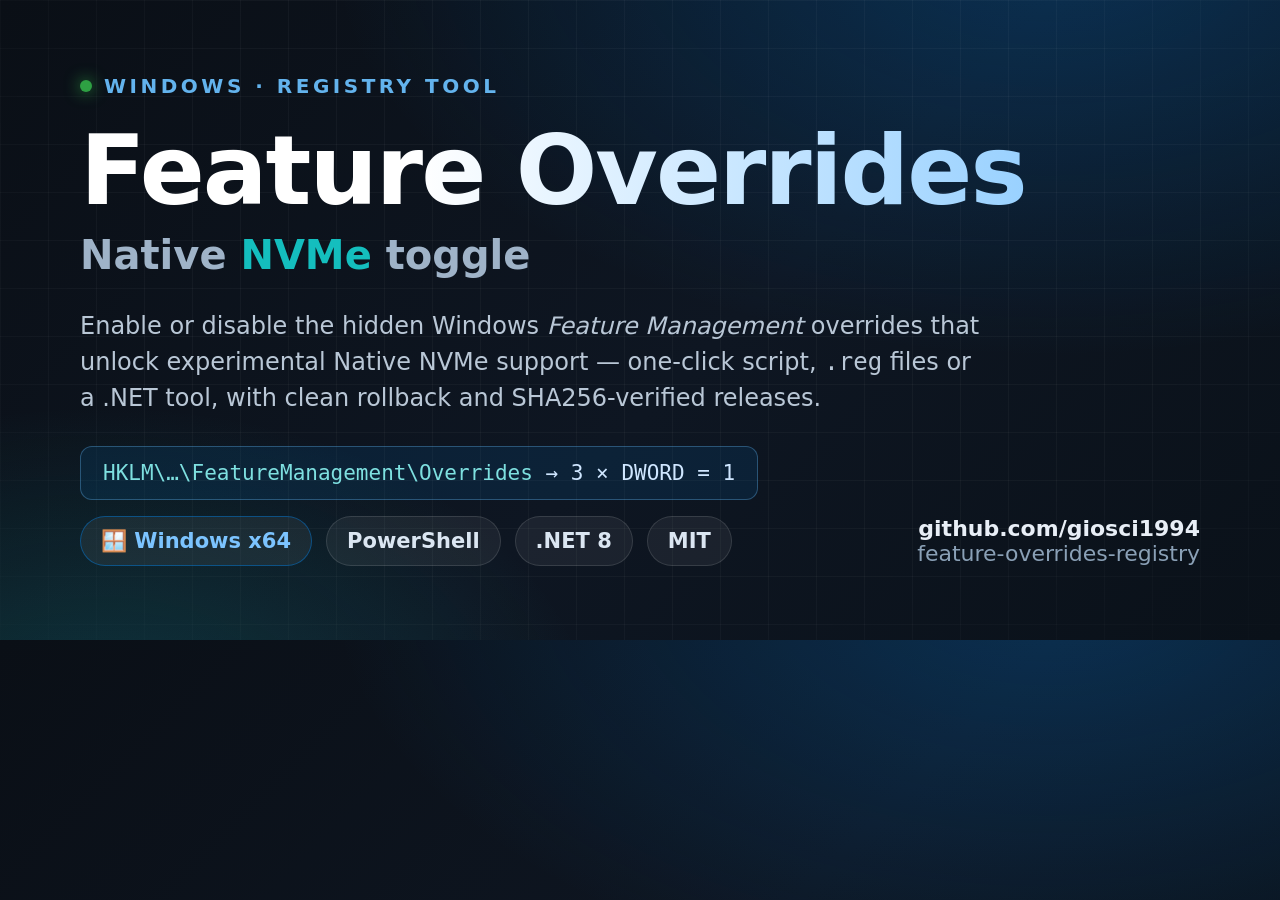
==== docs/social-preview.html @ a730383b "Aggiunta social preview (docs/) 1280x640 Card HTML + PNG renderizzato per la GitHub social preview d" ====
<!doctype html>
<html lang="en">

<head>
  <meta charset="utf-8" />
  <style>
    * { margin: 0; padding: 0; box-sizing: border-box; }

    html, body { width: 1280px; height: 640px; overflow: hidden; }

    body {
      font-family: "Segoe UI", system-ui, sans-serif;
      color: #e8eef6;
      background:
        radial-gradient(1200px 700px at 82% -10%, rgba(0, 120, 214, 0.28), transparent 60%),
        radial-gradient(900px 600px at 8% 115%, rgba(20, 190, 190, 0.20), transparent 55%),
        linear-gradient(135deg, #0a0f16 0%, #0e1622 55%, #0a1119 100%);
      position: relative;
    }

    /* subtle grid */
    body::before {
      content: "";
      position: absolute; inset: 0;
      background-image:
        linear-gradient(rgba(255,255,255,0.035) 1px, transparent 1px),
        linear-gradient(90deg, rgba(255,255,255,0.035) 1px, transparent 1px);
      background-size: 48px 48px;
      mask-image: radial-gradient(1000px 620px at 50% 40%, #000 55%, transparent 100%);
    }

    .wrap {
      position: relative;
      height: 100%;
      padding: 74px 80px;
      display: flex;
      flex-direction: column;
      justify-content: space-between;
    }

    .kicker {
      display: inline-flex;
      align-items: center;
      gap: 12px;
      font-size: 20px;
      font-weight: 600;
      letter-spacing: 3.5px;
      text-transform: uppercase;
      color: #63b3ed;
    }
    .kicker .dot { width: 12px; height: 12px; border-radius: 50%; background: #2ea043; box-shadow: 0 0 16px #2ea043; }

    h1 {
      margin-top: 26px;
      font-size: 96px;
      font-weight: 800;
      line-height: 0.98;
      letter-spacing: -2px;
      background: linear-gradient(92deg, #ffffff 30%, #7cc4ff 100%);
      -webkit-background-clip: text;
      background-clip: text;
      color: transparent;
    }

    .sub {
      margin-top: 14px;
      font-size: 40px;
      font-weight: 600;
      color: #9fb3c8;
    }
    .sub b { color: #14bebe; font-weight: 700; }

    .desc {
      margin-top: 30px;
      max-width: 900px;
      font-size: 24px;
      line-height: 1.5;
      color: #b9c7d6;
    }

    .chip {
      display: inline-block;
      margin-top: 30px;
      padding: 14px 22px;
      font-family: Consolas, "Cascadia Mono", monospace;
      font-size: 21px;
      color: #cfe6ff;
      background: rgba(0, 120, 214, 0.12);
      border: 1px solid rgba(99, 179, 237, 0.35);
      border-radius: 12px;
    }
    .chip .k { color: #7ee0e0; }

    .footer {
      display: flex;
      align-items: center;
      justify-content: space-between;
    }
    .badges { display: flex; gap: 14px; }
    .badge {
      padding: 12px 20px;
      font-size: 21px;
      font-weight: 600;
      border-radius: 999px;
      background: rgba(255,255,255,0.06);
      border: 1px solid rgba(255,255,255,0.12);
      color: #dbe6f2;
    }
    .badge.win { border-color: rgba(0,120,214,0.5); color: #7cc4ff; }
    .who {
      text-align: right;
      font-size: 22px;
      color: #8aa0b6;
    }
    .who b { color: #e8eef6; font-weight: 700; }
  </style>
</head>

<body>
  <div class="wrap">
    <div>
      <span class="kicker"><span class="dot"></span> Windows · Registry Tool</span>
      <h1>Feature Overrides</h1>
      <div class="sub">Native <b>NVMe</b> toggle</div>
      <div class="desc">
        Enable or disable the hidden Windows <em>Feature Management</em> overrides that
        unlock experimental Native NVMe support — one-click script, <code>.reg</code> files
        or a .NET tool, with clean rollback and SHA256-verified releases.
      </div>
      <div class="chip"><span class="k">HKLM\…\FeatureManagement\Overrides</span> → 3 × DWORD = 1</div>
    </div>

    <div class="footer">
      <div class="badges">
        <span class="badge win">🪟 Windows x64</span>
        <span class="badge">PowerShell</span>
        <span class="badge">.NET 8</span>
        <span class="badge">MIT</span>
      </div>
      <div class="who"><b>github.com/giosci1994</b><br>feature-overrides-registry</div>
    </div>
  </div>
</body>

</html>
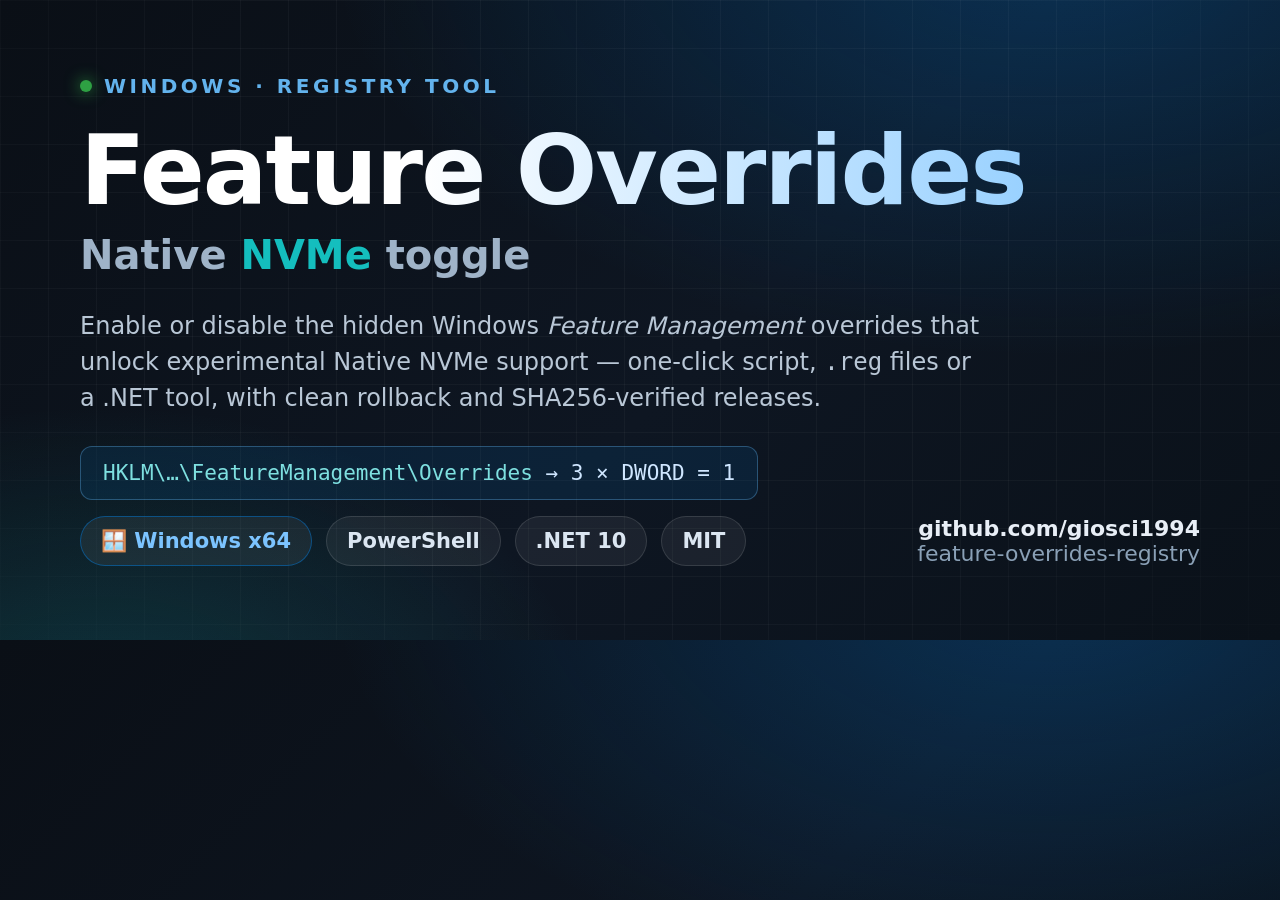
==== commit eb160069: "docs: social preview badge .NET 10 Co-Authored-By: Claude Sonnet 5.5 <noreply@anthropic.com>" ====
--- a/docs/social-preview.html
+++ b/docs/social-preview.html
@@ -134,7 +134,7 @@
       <div class="badges">
         <span class="badge win">🪟 Windows x64</span>
         <span class="badge">PowerShell</span>
-        <span class="badge">.NET 8</span>
+        <span class="badge">.NET 10</span>
         <span class="badge">MIT</span>
       </div>
       <div class="who"><b>github.com/giosci1994</b><br>feature-overrides-registry</div>
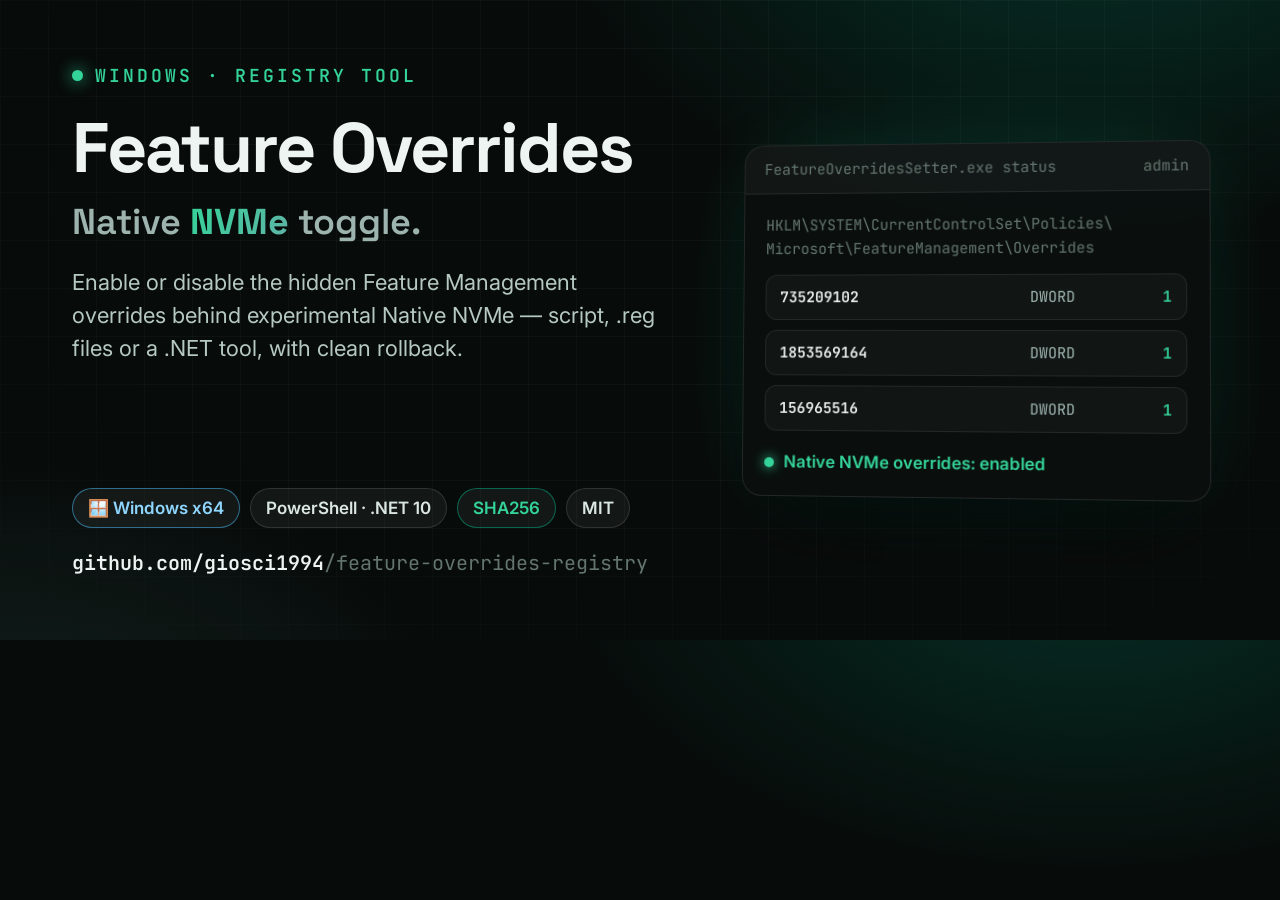
==== commit 00f9b1eb: "English-only README, EN/IT landing page in docs/, Arborae social preview - README: drop the Italian " ====
--- a/docs/social-preview.html
+++ b/docs/social-preview.html
@@ -1,143 +1,175 @@
 <!doctype html>
+<!-- Source of docs/social-preview.png (1280x640), the GitHub social preview.
+     Regenerate (Firefox, any OS), from the folder of this file:
+       firefox --headless --window-size=1280,640 --screenshot social-preview.png social-preview.html
+     Same design system as the other projects (Arborae palette, Space Grotesk / Inter / JetBrains Mono). -->
 <html lang="en">
 
 <head>
   <meta charset="utf-8" />
+  <link rel="preconnect" href="https://fonts.googleapis.com">
+  <link rel="preconnect" href="https://fonts.gstatic.com" crossorigin>
+  <link
+    href="https://fonts.googleapis.com/css2?family=Space+Grotesk:wght@500;600;700&family=Inter:wght@400;500;600&family=JetBrains+Mono:wght@400;600&display=swap"
+    rel="stylesheet">
   <style>
     * { margin: 0; padding: 0; box-sizing: border-box; }
 
     html, body { width: 1280px; height: 640px; overflow: hidden; }
 
     body {
-      font-family: "Segoe UI", system-ui, sans-serif;
-      color: #e8eef6;
+      font-family: "Inter", "Segoe UI", system-ui, sans-serif;
+      color: #eef4f2;
       background:
-        radial-gradient(1200px 700px at 82% -10%, rgba(0, 120, 214, 0.28), transparent 60%),
-        radial-gradient(900px 600px at 8% 115%, rgba(20, 190, 190, 0.20), transparent 55%),
-        linear-gradient(135deg, #0a0f16 0%, #0e1622 55%, #0a1119 100%);
+        radial-gradient(900px 560px at 85% -15%, rgba(0, 181, 133, 0.22), transparent 60%),
+        radial-gradient(800px 520px at 0% 120%, rgba(95, 179, 166, 0.14), transparent 60%),
+        #070b0a;
       position: relative;
     }
 
-    /* subtle grid */
     body::before {
       content: "";
       position: absolute; inset: 0;
       background-image:
-        linear-gradient(rgba(255,255,255,0.035) 1px, transparent 1px),
-        linear-gradient(90deg, rgba(255,255,255,0.035) 1px, transparent 1px);
+        linear-gradient(rgba(255, 255, 255, 0.03) 1px, transparent 1px),
+        linear-gradient(90deg, rgba(255, 255, 255, 0.03) 1px, transparent 1px);
       background-size: 48px 48px;
-      mask-image: radial-gradient(1000px 620px at 50% 40%, #000 55%, transparent 100%);
+      mask-image: radial-gradient(1000px 620px at 50% 30%, #000 50%, transparent 100%);
     }
 
     .wrap {
       position: relative;
       height: 100%;
-      padding: 74px 80px;
-      display: flex;
-      flex-direction: column;
-      justify-content: space-between;
+      padding: 64px 72px;
+      display: grid;
+      grid-template-columns: 1fr 470px;
+      gap: 48px;
     }
 
+    .left { display: flex; flex-direction: column; }
+
     .kicker {
-      display: inline-flex;
-      align-items: center;
-      gap: 12px;
-      font-size: 20px;
-      font-weight: 600;
-      letter-spacing: 3.5px;
-      text-transform: uppercase;
-      color: #63b3ed;
+      display: inline-flex; align-items: center; gap: 12px;
+      font-family: "JetBrains Mono", Consolas, monospace;
+      font-size: 18px; font-weight: 600;
+      letter-spacing: 3px; text-transform: uppercase;
+      color: #34d399;
     }
-    .kicker .dot { width: 12px; height: 12px; border-radius: 50%; background: #2ea043; box-shadow: 0 0 16px #2ea043; }
+    .kicker .dot { width: 11px; height: 11px; border-radius: 50%; background: #34d399; box-shadow: 0 0 16px #34d399; }
 
     h1 {
       margin-top: 26px;
-      font-size: 96px;
-      font-weight: 800;
-      line-height: 0.98;
-      letter-spacing: -2px;
-      background: linear-gradient(92deg, #ffffff 30%, #7cc4ff 100%);
-      -webkit-background-clip: text;
-      background-clip: text;
-      color: transparent;
+      font-family: "Space Grotesk", "Segoe UI", sans-serif;
+      font-size: 78px; font-weight: 700;
+      line-height: 1; letter-spacing: -2px;
     }
 
     .sub {
-      margin-top: 14px;
-      font-size: 40px;
-      font-weight: 600;
-      color: #9fb3c8;
+      margin-top: 18px;
+      font-family: "Space Grotesk", "Segoe UI", sans-serif;
+      font-size: 36px; font-weight: 600;
+      color: #9db3ad; line-height: 1.2;
     }
-    .sub b { color: #14bebe; font-weight: 700; }
+    .sub b {
+      background: linear-gradient(120deg, #34d399, #5fb3a6);
+      -webkit-background-clip: text; background-clip: text; color: transparent;
+    }
 
     .desc {
-      margin-top: 30px;
-      max-width: 900px;
-      font-size: 24px;
-      line-height: 1.5;
-      color: #b9c7d6;
+      margin-top: 22px;
+      max-width: 600px;
+      font-size: 22px; line-height: 1.5;
+      color: #b6c8c2;
     }
 
-    .chip {
-      display: inline-block;
-      margin-top: 30px;
-      padding: 14px 22px;
-      font-family: Consolas, "Cascadia Mono", monospace;
-      font-size: 21px;
-      color: #cfe6ff;
-      background: rgba(0, 120, 214, 0.12);
-      border: 1px solid rgba(99, 179, 237, 0.35);
-      border-radius: 12px;
+    .bottom { margin-top: auto; }
+
+    .badges { display: flex; gap: 12px; flex-wrap: wrap; }
+    .badge {
+      padding: 10px 18px;
+      font-size: 19px; font-weight: 600;
+      border-radius: 999px;
+      background: rgba(255, 255, 255, 0.05);
+      border: 1px solid rgba(255, 255, 255, 0.12);
+      color: #dbe7e3;
     }
-    .chip .k { color: #7ee0e0; }
+    .badge.win { border-color: rgba(76, 194, 255, 0.5); color: #8fd6ff; }
+    .badge.green { border-color: rgba(0, 181, 133, 0.5); color: #34d399; }
 
-    .footer {
-      display: flex;
-      align-items: center;
-      justify-content: space-between;
+    .repo {
+      margin-top: 22px;
+      font-family: "JetBrains Mono", Consolas, monospace;
+      font-size: 20px; color: #64756f;
     }
-    .badges { display: flex; gap: 14px; }
-    .badge {
-      padding: 12px 20px;
-      font-size: 21px;
-      font-weight: 600;
-      border-radius: 999px;
-      background: rgba(255,255,255,0.06);
-      border: 1px solid rgba(255,255,255,0.12);
-      color: #dbe6f2;
+    .repo b { color: #eef4f2; font-weight: 600; }
+
+    .right { display: flex; align-items: center; }
+
+    .window {
+      width: 100%;
+      background: rgba(10, 16, 15, 0.92);
+      border: 1px solid rgba(255, 255, 255, 0.1);
+      border-radius: 20px;
+      overflow: hidden;
+      box-shadow: 0 40px 80px -24px rgba(0, 0, 0, 0.7), 0 0 90px -30px rgba(0, 181, 133, 0.35);
+      transform: perspective(1400px) rotateY(-6deg) rotateX(2deg);
     }
-    .badge.win { border-color: rgba(0,120,214,0.5); color: #7cc4ff; }
-    .who {
-      text-align: right;
-      font-size: 22px;
-      color: #8aa0b6;
+
+    .bar {
+      display: flex; justify-content: space-between; align-items: center;
+      padding: 14px 20px;
+      background: rgba(255, 255, 255, 0.03);
+      border-bottom: 1px solid rgba(255, 255, 255, 0.08);
+      font-family: "JetBrains Mono", Consolas, monospace;
+      font-size: 15px; color: #64756f;
     }
-    .who b { color: #e8eef6; font-weight: 700; }
+
+
+    .badges { flex-wrap: nowrap; gap: 10px; }
+    .badge { font-size: 17px; padding: 9px 15px; white-space: nowrap; }
+
+    h1 { font-size: 70px; white-space: nowrap; }
+    .reg { padding: 20px 22px; font-family: 'JetBrains Mono', monospace; font-size: 15px; color: #9db3ad; line-height: 1.6; }
+    .reg .k { color: #64756f; margin-bottom: 14px; word-break: break-all; }
+    .row { display: grid; grid-template-columns: 1fr 90px 40px; gap: 10px; padding: 10px 14px; border-radius: 12px; background: rgba(255,255,255,0.03); border: 1px solid rgba(255,255,255,0.08); margin-top: 10px; }
+    .row b { color: #eef4f2; font-weight: 600; } .row .v { color: #34d399; font-weight: 600; text-align: right; }
+    .state { margin-top: 18px; display: flex; gap: 10px; align-items: center; color: #34d399; font-family: 'Inter', sans-serif; font-size: 17px; font-weight: 600; }
+    .state i { width: 10px; height: 10px; border-radius: 50%; background: #34d399; box-shadow: 0 0 12px #34d399; }
   </style>
 </head>
 
 <body>
   <div class="wrap">
-    <div>
-      <span class="kicker"><span class="dot"></span> Windows · Registry Tool</span>
+    <div class="left">
+      <span class="kicker"><span class="dot"></span> Windows · Registry tool</span>
       <h1>Feature Overrides</h1>
-      <div class="sub">Native <b>NVMe</b> toggle</div>
+      <div class="sub">Native <b>NVMe</b> toggle.</div>
       <div class="desc">
-        Enable or disable the hidden Windows <em>Feature Management</em> overrides that
-        unlock experimental Native NVMe support — one-click script, <code>.reg</code> files
-        or a .NET tool, with clean rollback and SHA256-verified releases.
+        Enable or disable the hidden Feature Management overrides behind experimental Native NVMe — script, .reg files or a .NET tool, with clean rollback.
       </div>
-      <div class="chip"><span class="k">HKLM\…\FeatureManagement\Overrides</span> → 3 × DWORD = 1</div>
+
+      <div class="bottom">
+        <div class="badges">
+          <span class="badge win">🪟 Windows x64</span>
+          <span class="badge ">PowerShell · .NET 10</span>
+          <span class="badge green">SHA256</span>
+          <span class="badge ">MIT</span>
+        </div>
+        <div class="repo"><b>github.com/giosci1994</b>/feature-overrides-registry</div>
+      </div>
     </div>
 
-    <div class="footer">
-      <div class="badges">
-        <span class="badge win">🪟 Windows x64</span>
-        <span class="badge">PowerShell</span>
-        <span class="badge">.NET 10</span>
-        <span class="badge">MIT</span>
+    <div class="right">
+      <div class="window">
+        <div class="bar"><span>FeatureOverridesSetter.exe status</span><span>admin</span></div>
+        <div class="reg">
+          <div class="k">HKLM\SYSTEM\CurrentControlSet\Policies\<br>Microsoft\FeatureManagement\Overrides</div>
+          <div class="row"><b>735209102</b><span>DWORD</span><span class="v">1</span></div>
+          <div class="row"><b>1853569164</b><span>DWORD</span><span class="v">1</span></div>
+          <div class="row"><b>156965516</b><span>DWORD</span><span class="v">1</span></div>
+          <div class="state"><i></i>Native NVMe overrides: enabled</div>
+        </div>
       </div>
-      <div class="who"><b>github.com/giosci1994</b><br>feature-overrides-registry</div>
     </div>
   </div>
 </body>
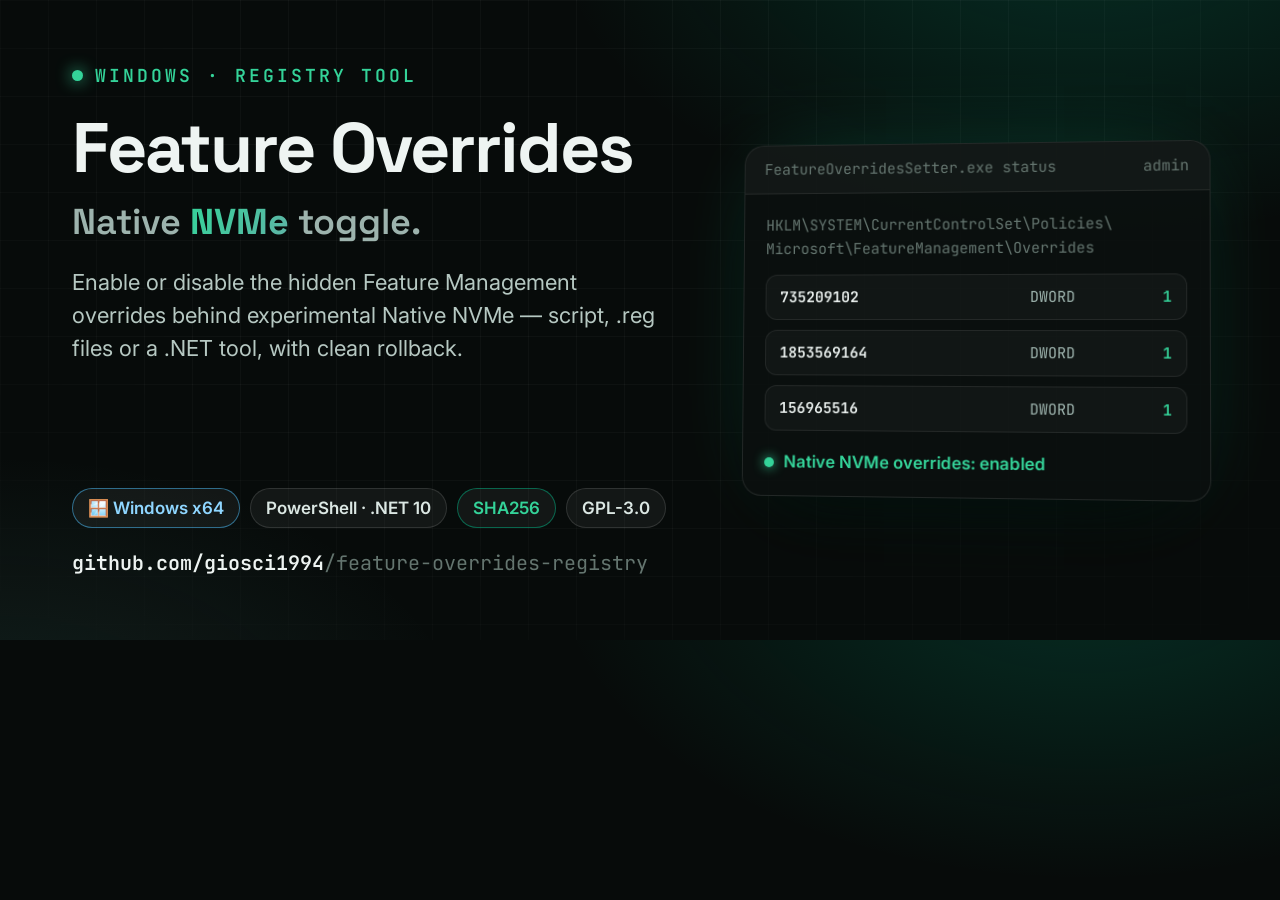
==== commit baae07cb: "docs(license): update social preview to GPL-3.0" ====
--- a/docs/social-preview.html
+++ b/docs/social-preview.html
@@ -153,7 +153,7 @@
           <span class="badge win">🪟 Windows x64</span>
           <span class="badge ">PowerShell · .NET 10</span>
           <span class="badge green">SHA256</span>
-          <span class="badge ">MIT</span>
+          <span class="badge ">GPL-3.0</span>
         </div>
         <div class="repo"><b>github.com/giosci1994</b>/feature-overrides-registry</div>
       </div>
